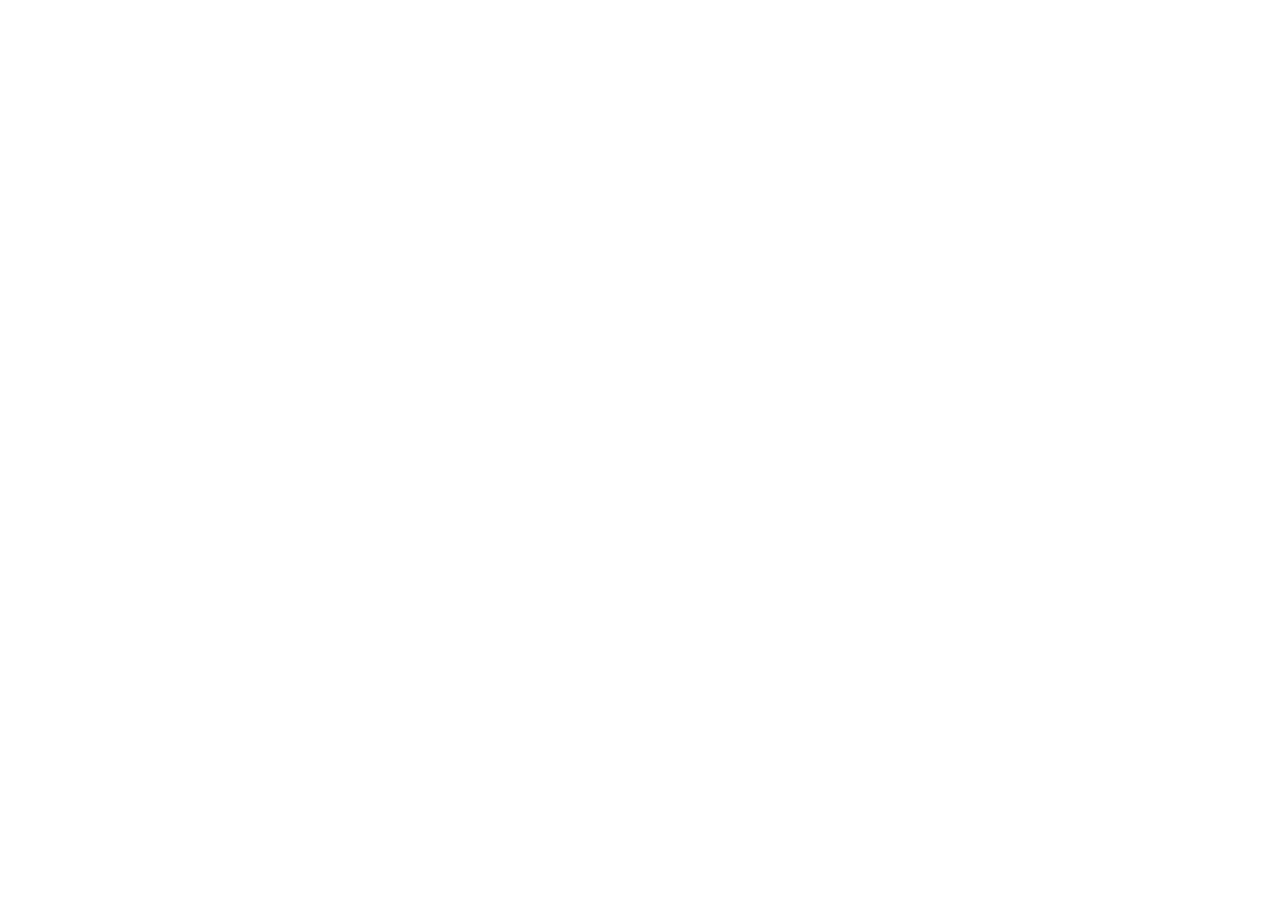
==== construction/index.html @ 2debebae "updated the schema editor with web component" ====
<!DOCTYPE html>
<html lang="en">
<head>
  <base href="/tools/schema-editor/">
  <meta charset="UTF-8">
  <meta name="viewport" content="width=device-width, initial-scale=1.0, user-scalable=no">
  <link rel="icon" type="image/png" href="/assets/images/Ginexys_Logo.png">
  <title>Construction &amp; Layout Editor — Free Browser-Based Architectural Drawing Tool | GINEXYS</title>
  <meta name="description" content="Design room layouts, HVAC maps, and architectural floor plans in your browser. Architectural symbols, precise coordinate system, metric and imperial measurement support. No AutoCAD, no install.">
  <meta name="keywords" content="floor plan editor online, architectural layout tool, HVAC map maker, room layout designer, construction diagram free, metric imperial floor plan, GINEXYS schema editor">
  <meta name="author" content="GINEXYS">
  <meta name="robots" content="index, follow">
  <link rel="canonical" href="https://ginexys.com/tools/schema-editor/construction/">
  <meta property="og:type" content="website">
  <meta property="og:site_name" content="GINEXYS">
  <meta property="og:title" content="Construction &amp; Layout Editor — Free Architectural Drawing Tool | GINEXYS">
  <meta property="og:description" content="Design floor plans, HVAC maps, and architectural layouts in your browser. Metric and imperial support. No AutoCAD, no install.">
  <meta property="og:url" content="https://ginexys.com/tools/schema-editor/construction/">
  <meta property="og:image" content="https://ginexys.com/assets/images/og-image.png">
  <meta name="twitter:card" content="summary_large_image">
  <meta name="twitter:title" content="Construction &amp; Layout Editor — Free Architectural Drawing Tool | GINEXYS">
  <meta name="twitter:description" content="Floor plans, HVAC maps, and room layouts in your browser. Metric and imperial. No install.">
  <meta name="twitter:image" content="https://ginexys.com/assets/images/og-image.png">
  <meta name="twitter:site" content="@ginexys">
  <script type="application/ld+json">
  {
    "@context": "https://schema.org",
    "@type": "BreadcrumbList",
    "itemListElement": [
      {"@type": "ListItem", "position": 1, "name": "Home", "item": "https://ginexys.com/"},
      {"@type": "ListItem", "position": 2, "name": "Schema Editor", "item": "https://ginexys.com/tools/schema-editor/general/"},
      {"@type": "ListItem", "position": 3, "name": "Construction", "item": "https://ginexys.com/tools/schema-editor/construction/"}
    ]
  }
  </script>
  <script type="module" src="/assets/components/gx-schema-shell.js"></script>
</head>
<body>
  <gx-schema-shell active-mode="construction"></gx-schema-shell>
</body>
</html>
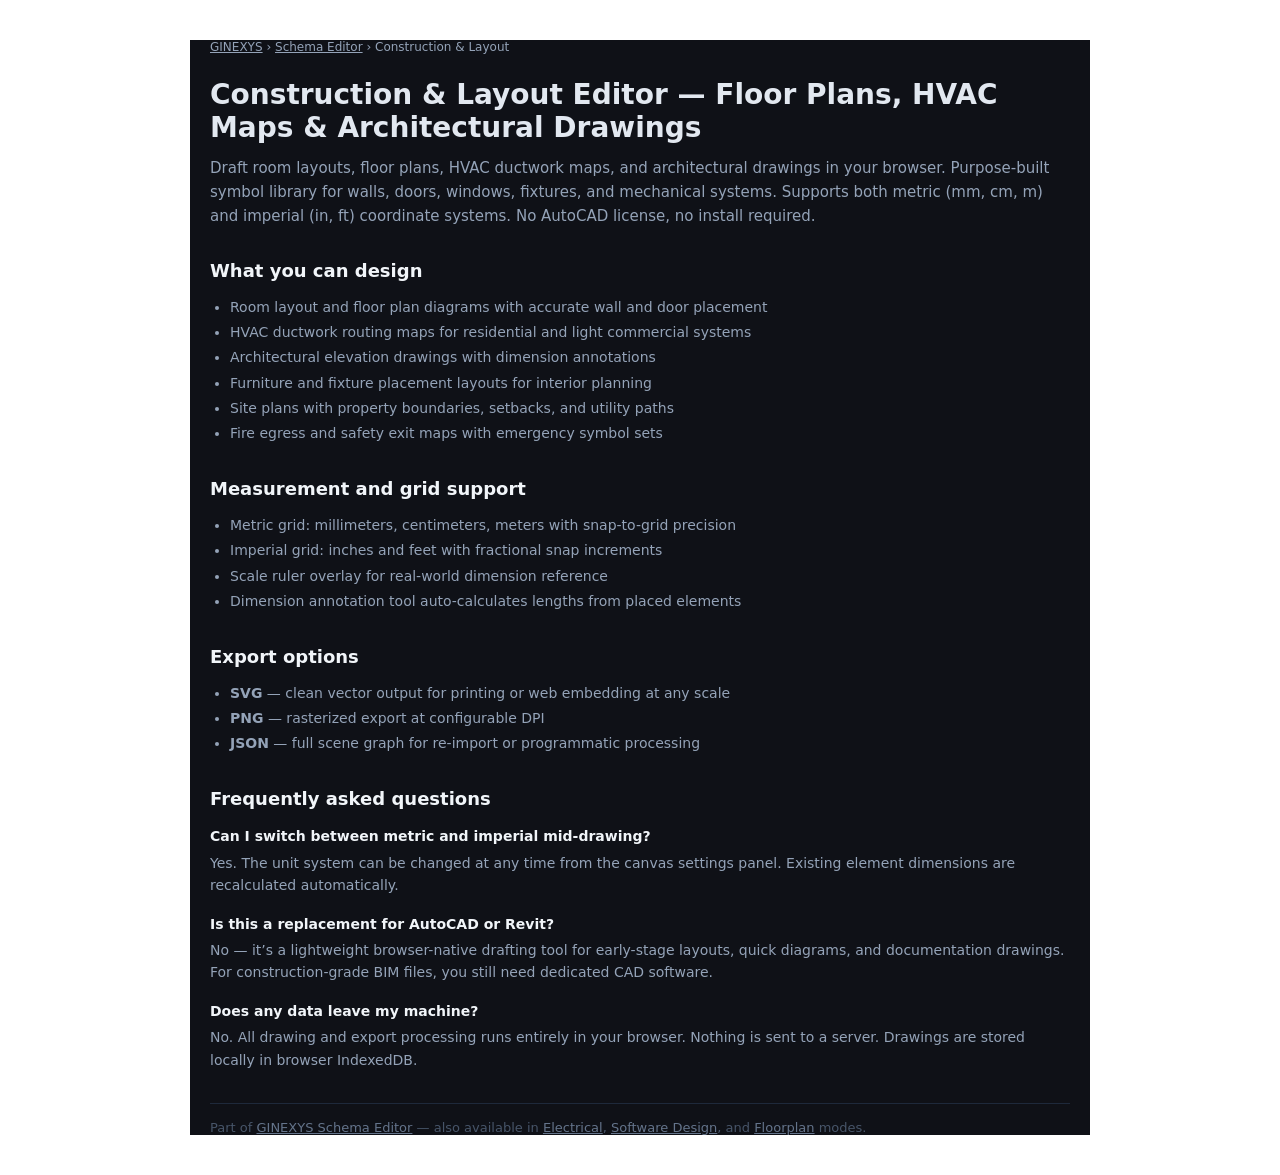
==== commit 36c27b38: "updated SEO stale" ====
--- a/construction/index.html
+++ b/construction/index.html
@@ -36,6 +36,63 @@
   <script type="module" src="/assets/components/gx-schema-shell.js"></script>
 </head>
 <body>
+  <!-- Static SEO content — replaced by <gx-schema-shell> once JS loads -->
+  <div id="gx-seo-prerender" style="font-family:system-ui,sans-serif;max-width:860px;margin:40px auto;padding:0 20px;color:#e2e8f0;background:#0f1117;">
+    <nav style="font-size:12px;color:#94a3b8;margin-bottom:24px;">
+      <a href="/" style="color:#94a3b8;">GINEXYS</a> &rsaquo;
+      <a href="/tools/schema-editor/general/" style="color:#94a3b8;">Schema Editor</a> &rsaquo;
+      Construction &amp; Layout
+    </nav>
+    <h1 style="font-size:28px;font-weight:700;margin:0 0 12px;">Construction &amp; Layout Editor — Floor Plans, HVAC Maps &amp; Architectural Drawings</h1>
+    <p style="color:#94a3b8;font-size:15px;line-height:1.6;margin:0 0 32px;">
+      Draft room layouts, floor plans, HVAC ductwork maps, and architectural drawings in your browser.
+      Purpose-built symbol library for walls, doors, windows, fixtures, and mechanical systems.
+      Supports both metric (mm, cm, m) and imperial (in, ft) coordinate systems.
+      No AutoCAD license, no install required.
+    </p>
+
+    <h2 style="font-size:18px;font-weight:600;margin:0 0 14px;color:#f1f5f9;">What you can design</h2>
+    <ul style="color:#94a3b8;font-size:14px;line-height:1.8;padding-left:20px;margin:0 0 32px;">
+      <li>Room layout and floor plan diagrams with accurate wall and door placement</li>
+      <li>HVAC ductwork routing maps for residential and light commercial systems</li>
+      <li>Architectural elevation drawings with dimension annotations</li>
+      <li>Furniture and fixture placement layouts for interior planning</li>
+      <li>Site plans with property boundaries, setbacks, and utility paths</li>
+      <li>Fire egress and safety exit maps with emergency symbol sets</li>
+    </ul>
+
+    <h2 style="font-size:18px;font-weight:600;margin:0 0 14px;color:#f1f5f9;">Measurement and grid support</h2>
+    <ul style="color:#94a3b8;font-size:14px;line-height:1.8;padding-left:20px;margin:0 0 32px;">
+      <li>Metric grid: millimeters, centimeters, meters with snap-to-grid precision</li>
+      <li>Imperial grid: inches and feet with fractional snap increments</li>
+      <li>Scale ruler overlay for real-world dimension reference</li>
+      <li>Dimension annotation tool auto-calculates lengths from placed elements</li>
+    </ul>
+
+    <h2 style="font-size:18px;font-weight:600;margin:0 0 14px;color:#f1f5f9;">Export options</h2>
+    <ul style="color:#94a3b8;font-size:14px;line-height:1.8;padding-left:20px;margin:0 0 32px;">
+      <li><strong>SVG</strong> — clean vector output for printing or web embedding at any scale</li>
+      <li><strong>PNG</strong> — rasterized export at configurable DPI</li>
+      <li><strong>JSON</strong> — full scene graph for re-import or programmatic processing</li>
+    </ul>
+
+    <h2 style="font-size:18px;font-weight:600;margin:0 0 14px;color:#f1f5f9;">Frequently asked questions</h2>
+    <dl style="color:#94a3b8;font-size:14px;line-height:1.6;margin:0 0 32px;">
+      <dt style="color:#f1f5f9;font-weight:600;margin-top:16px;">Can I switch between metric and imperial mid-drawing?</dt>
+      <dd style="margin:4px 0 0 0;">Yes. The unit system can be changed at any time from the canvas settings panel. Existing element dimensions are recalculated automatically.</dd>
+      <dt style="color:#f1f5f9;font-weight:600;margin-top:16px;">Is this a replacement for AutoCAD or Revit?</dt>
+      <dd style="margin:4px 0 0 0;">No — it&#x2019;s a lightweight browser-native drafting tool for early-stage layouts, quick diagrams, and documentation drawings. For construction-grade BIM files, you still need dedicated CAD software.</dd>
+      <dt style="color:#f1f5f9;font-weight:600;margin-top:16px;">Does any data leave my machine?</dt>
+      <dd style="margin:4px 0 0 0;">No. All drawing and export processing runs entirely in your browser. Nothing is sent to a server. Drawings are stored locally in browser IndexedDB.</dd>
+    </dl>
+
+    <p style="font-size:13px;color:#475569;border-top:1px solid #1e293b;padding-top:16px;margin-top:8px;">
+      Part of <a href="/tools/schema-editor/general/" style="color:#64748b;">GINEXYS Schema Editor</a> &mdash;
+      also available in <a href="/tools/schema-editor/electrical/" style="color:#64748b;">Electrical</a>,
+      <a href="/tools/schema-editor/software/" style="color:#64748b;">Software Design</a>, and
+      <a href="/tools/schema-editor/floorplan/" style="color:#64748b;">Floorplan</a> modes.
+    </p>
+  </div>
   <gx-schema-shell active-mode="construction"></gx-schema-shell>
 </body>
 </html>
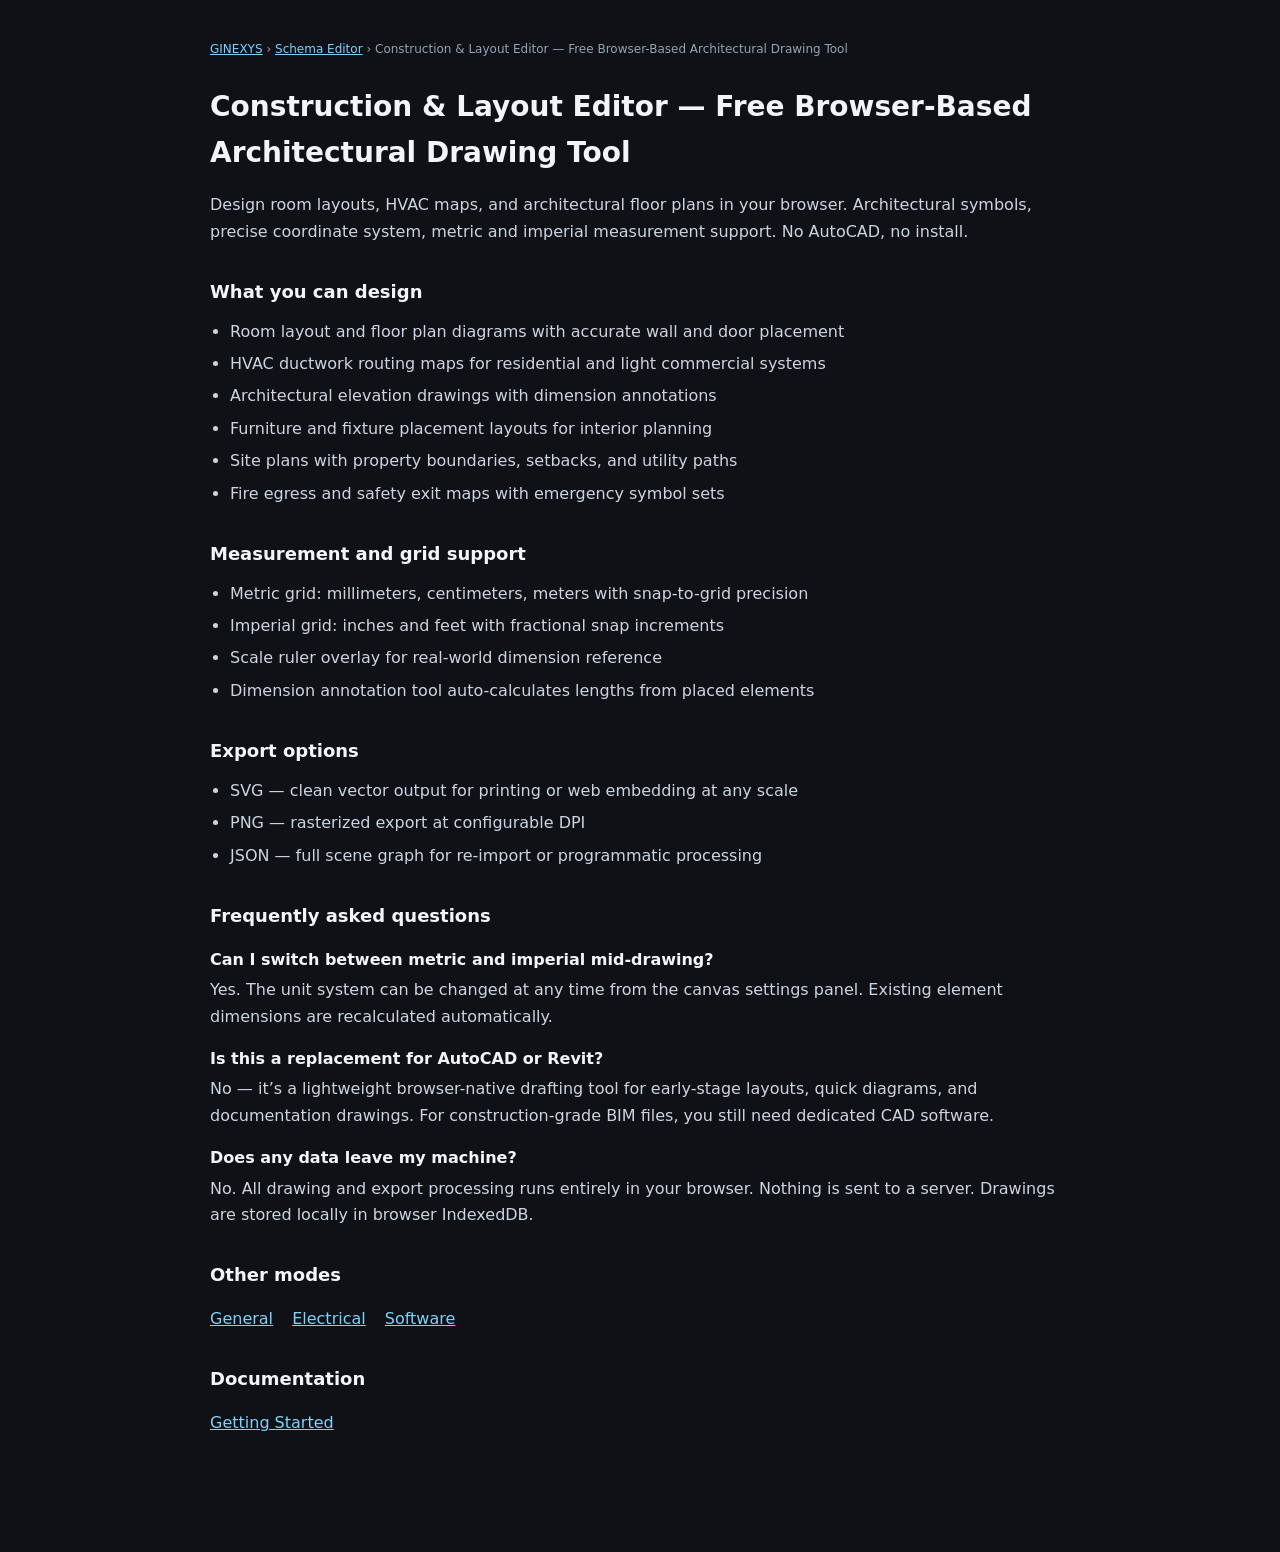
==== commit 6ae46a8c: "Refactor index.html for web components; update meta tags, restructure content, and enhance styling f" ====
--- a/construction/index.html
+++ b/construction/index.html
@@ -1,98 +1,142 @@
-<!DOCTYPE html>
+<!doctype html>
 <html lang="en">
-<head>
-  <base href="/tools/schema-editor/">
-  <meta charset="UTF-8">
-  <meta name="viewport" content="width=device-width, initial-scale=1.0, user-scalable=no">
-  <link rel="icon" type="image/png" href="/assets/images/Ginexys_Logo.png">
-  <title>Construction &amp; Layout Editor — Free Browser-Based Architectural Drawing Tool | GINEXYS</title>
-  <meta name="description" content="Design room layouts, HVAC maps, and architectural floor plans in your browser. Architectural symbols, precise coordinate system, metric and imperial measurement support. No AutoCAD, no install.">
-  <meta name="keywords" content="floor plan editor online, architectural layout tool, HVAC map maker, room layout designer, construction diagram free, metric imperial floor plan, GINEXYS schema editor">
-  <meta name="author" content="GINEXYS">
-  <meta name="robots" content="index, follow">
-  <link rel="canonical" href="https://ginexys.com/tools/schema-editor/construction/">
-  <meta property="og:type" content="website">
-  <meta property="og:site_name" content="GINEXYS">
-  <meta property="og:title" content="Construction &amp; Layout Editor — Free Architectural Drawing Tool | GINEXYS">
-  <meta property="og:description" content="Design floor plans, HVAC maps, and architectural layouts in your browser. Metric and imperial support. No AutoCAD, no install.">
-  <meta property="og:url" content="https://ginexys.com/tools/schema-editor/construction/">
-  <meta property="og:image" content="https://ginexys.com/assets/images/og-image.png">
-  <meta name="twitter:card" content="summary_large_image">
-  <meta name="twitter:title" content="Construction &amp; Layout Editor — Free Architectural Drawing Tool | GINEXYS">
-  <meta name="twitter:description" content="Floor plans, HVAC maps, and room layouts in your browser. Metric and imperial. No install.">
-  <meta name="twitter:image" content="https://ginexys.com/assets/images/og-image.png">
-  <meta name="twitter:site" content="@ginexys">
-  <script type="application/ld+json">
-  {
-    "@context": "https://schema.org",
-    "@type": "BreadcrumbList",
-    "itemListElement": [
-      {"@type": "ListItem", "position": 1, "name": "Home", "item": "https://ginexys.com/"},
-      {"@type": "ListItem", "position": 2, "name": "Schema Editor", "item": "https://ginexys.com/tools/schema-editor/general/"},
-      {"@type": "ListItem", "position": 3, "name": "Construction", "item": "https://ginexys.com/tools/schema-editor/construction/"}
-    ]
-  }
-  </script>
-  <script type="module" src="/assets/components/gx-schema-shell.js"></script>
-</head>
-<body>
-  <!-- Static SEO content — replaced by <gx-schema-shell> once JS loads -->
-  <div id="gx-seo-prerender" style="font-family:system-ui,sans-serif;max-width:860px;margin:40px auto;padding:0 20px;color:#e2e8f0;background:#0f1117;">
-    <nav style="font-size:12px;color:#94a3b8;margin-bottom:24px;">
-      <a href="/" style="color:#94a3b8;">GINEXYS</a> &rsaquo;
-      <a href="/tools/schema-editor/general/" style="color:#94a3b8;">Schema Editor</a> &rsaquo;
-      Construction &amp; Layout
-    </nav>
-    <h1 style="font-size:28px;font-weight:700;margin:0 0 12px;">Construction &amp; Layout Editor — Floor Plans, HVAC Maps &amp; Architectural Drawings</h1>
-    <p style="color:#94a3b8;font-size:15px;line-height:1.6;margin:0 0 32px;">
-      Draft room layouts, floor plans, HVAC ductwork maps, and architectural drawings in your browser.
-      Purpose-built symbol library for walls, doors, windows, fixtures, and mechanical systems.
-      Supports both metric (mm, cm, m) and imperial (in, ft) coordinate systems.
-      No AutoCAD license, no install required.
-    </p>
+  <head>
+    <!-- GENERATED by scripts/generate-tool-pages.js from scripts/tool-pages.json.
+         Edits here are overwritten on the next build. The application markup
+         lives in /tools/schema-editor/index.html and nowhere else. -->
+    <base href="/tools/schema-editor/">
+    <meta charset="utf-8">
+    <meta name="viewport" content="width=device-width, initial-scale=1">
+    <link rel="icon" type="image/png" href="/assets/images/Ginexys_Logo.png">
+    <script src="/assets/js/posthog-init.js"></script>
 
-    <h2 style="font-size:18px;font-weight:600;margin:0 0 14px;color:#f1f5f9;">What you can design</h2>
-    <ul style="color:#94a3b8;font-size:14px;line-height:1.8;padding-left:20px;margin:0 0 32px;">
-      <li>Room layout and floor plan diagrams with accurate wall and door placement</li>
-      <li>HVAC ductwork routing maps for residential and light commercial systems</li>
-      <li>Architectural elevation drawings with dimension annotations</li>
-      <li>Furniture and fixture placement layouts for interior planning</li>
-      <li>Site plans with property boundaries, setbacks, and utility paths</li>
-      <li>Fire egress and safety exit maps with emergency symbol sets</li>
-    </ul>
+    <title>Construction &amp; Layout Editor — Free Browser-Based Architectural Drawing Tool | GINEXYS</title>
+    <meta name="description" content="Design room layouts, HVAC maps, and architectural floor plans in your browser. Architectural symbols, precise coordinate system, metric and imperial measurement support. No AutoCAD, no install.">
+    <meta name="keywords" content="floor plan editor online, architectural layout tool, HVAC map maker, room layout designer, construction diagram free, metric imperial floor plan, GINEXYS schema editor">
+    <meta name="author" content="GINEXYS">
+    <meta name="robots" content="index, follow">
+    <link rel="canonical" href="https://ginexys.com/tools/schema-editor/construction/">
 
-    <h2 style="font-size:18px;font-weight:600;margin:0 0 14px;color:#f1f5f9;">Measurement and grid support</h2>
-    <ul style="color:#94a3b8;font-size:14px;line-height:1.8;padding-left:20px;margin:0 0 32px;">
-      <li>Metric grid: millimeters, centimeters, meters with snap-to-grid precision</li>
-      <li>Imperial grid: inches and feet with fractional snap increments</li>
-      <li>Scale ruler overlay for real-world dimension reference</li>
-      <li>Dimension annotation tool auto-calculates lengths from placed elements</li>
-    </ul>
+    <meta property="og:type" content="website">
+    <meta property="og:site_name" content="GINEXYS">
+    <meta property="og:title" content="Construction &amp; Layout Editor — Free Architectural Drawing Tool | GINEXYS">
+    <meta property="og:description" content="Design floor plans, HVAC maps, and architectural layouts in your browser. Metric and imperial support. No AutoCAD, no install.">
+    <meta property="og:url" content="https://ginexys.com/tools/schema-editor/construction/">
+    <meta property="og:image" content="https://ginexys.com/assets/images/og-image.png">
 
-    <h2 style="font-size:18px;font-weight:600;margin:0 0 14px;color:#f1f5f9;">Export options</h2>
-    <ul style="color:#94a3b8;font-size:14px;line-height:1.8;padding-left:20px;margin:0 0 32px;">
-      <li><strong>SVG</strong> — clean vector output for printing or web embedding at any scale</li>
-      <li><strong>PNG</strong> — rasterized export at configurable DPI</li>
-      <li><strong>JSON</strong> — full scene graph for re-import or programmatic processing</li>
-    </ul>
+    <meta name="twitter:card" content="summary_large_image">
+    <meta name="twitter:title" content="Construction &amp; Layout Editor — Free Architectural Drawing Tool | GINEXYS">
+    <meta name="twitter:description" content="Floor plans, HVAC maps, and room layouts in your browser. Metric and imperial. No install.">
+    <meta name="twitter:image" content="https://ginexys.com/assets/images/og-image.png">
+    <meta name="twitter:site" content="@GINEXYS">
 
-    <h2 style="font-size:18px;font-weight:600;margin:0 0 14px;color:#f1f5f9;">Frequently asked questions</h2>
-    <dl style="color:#94a3b8;font-size:14px;line-height:1.6;margin:0 0 32px;">
-      <dt style="color:#f1f5f9;font-weight:600;margin-top:16px;">Can I switch between metric and imperial mid-drawing?</dt>
-      <dd style="margin:4px 0 0 0;">Yes. The unit system can be changed at any time from the canvas settings panel. Existing element dimensions are recalculated automatically.</dd>
-      <dt style="color:#f1f5f9;font-weight:600;margin-top:16px;">Is this a replacement for AutoCAD or Revit?</dt>
-      <dd style="margin:4px 0 0 0;">No — it&#x2019;s a lightweight browser-native drafting tool for early-stage layouts, quick diagrams, and documentation drawings. For construction-grade BIM files, you still need dedicated CAD software.</dd>
-      <dt style="color:#f1f5f9;font-weight:600;margin-top:16px;">Does any data leave my machine?</dt>
-      <dd style="margin:4px 0 0 0;">No. All drawing and export processing runs entirely in your browser. Nothing is sent to a server. Drawings are stored locally in browser IndexedDB.</dd>
-    </dl>
+    <script type="application/ld+json">
+    {
+      "@context": "https://schema.org",
+      "@type": "BreadcrumbList",
+      "itemListElement": [
+        {
+          "@type": "ListItem",
+          "position": 1,
+          "name": "Home",
+          "item": "https://ginexys.com/"
+        },
+        {
+          "@type": "ListItem",
+          "position": 2,
+          "name": "Schema Editor",
+          "item": "https://ginexys.com/tools/schema-editor/general/"
+        },
+        {
+          "@type": "ListItem",
+          "position": 3,
+          "name": "Construction",
+          "item": "https://ginexys.com/tools/schema-editor/construction/"
+        }
+      ]
+    }
+    </script>
 
-    <p style="font-size:13px;color:#475569;border-top:1px solid #1e293b;padding-top:16px;margin-top:8px;">
-      Part of <a href="/tools/schema-editor/general/" style="color:#64748b;">GINEXYS Schema Editor</a> &mdash;
-      also available in <a href="/tools/schema-editor/electrical/" style="color:#64748b;">Electrical</a>,
-      <a href="/tools/schema-editor/software/" style="color:#64748b;">Software Design</a>, and
-      <a href="/tools/schema-editor/floorplan/" style="color:#64748b;">Floorplan</a> modes.
-    </p>
-  </div>
-  <gx-schema-shell active-mode="construction"></gx-schema-shell>
-</body>
+    <style>
+      /* The prerender is a fallback, not a design surface: it is on screen only
+         until the application page arrives, and for crawlers that never run the
+         script at all. Kept deliberately plain and self-contained. */
+      #gx-seo-prerender {
+        font-family: system-ui, -apple-system, "Segoe UI", sans-serif;
+        max-width: 860px;
+        margin: 40px auto;
+        padding: 0 20px 60px;
+        color: #cbd5e1;
+        line-height: 1.65;
+      }
+      #gx-seo-prerender nav { font-size: 12px; color: #94a3b8; margin-bottom: 24px; }
+      #gx-seo-prerender h1 { font-size: 28px; color: #f1f5f9; margin: 0 0 12px; }
+      #gx-seo-prerender h2 { font-size: 18px; color: #f1f5f9; margin: 32px 0 12px; }
+      #gx-seo-prerender ul { padding-left: 20px; margin: 0; }
+      #gx-seo-prerender li { margin-bottom: 6px; }
+      #gx-seo-prerender dt { color: #f1f5f9; font-weight: 600; margin-top: 16px; }
+      #gx-seo-prerender dd { margin: 4px 0 0; }
+      #gx-seo-prerender a { color: #7dd3fc; }
+      #gx-seo-prerender .gx-links a { margin-right: 14px; white-space: nowrap; }
+      body { background: #0f1117; margin: 0; }
+    </style>
+
+    <script type="module" src="/assets/components/gx-tool-shell.js"></script>
+  </head>
+  <body>
+    <!-- Static copy for crawlers that do not run JS. Replaced wholesale by
+         <gx-schema-shell> below once the application page loads. Edit it in
+         scripts/tool-pages.json, never here. -->
+    <div id="gx-seo-prerender">
+      <nav aria-label="Breadcrumb">
+        <a href="/">GINEXYS</a> &rsaquo;
+        <a href="/tools/schema-editor/">Schema Editor</a> &rsaquo;
+        <span>Construction &amp; Layout Editor — Free Browser-Based Architectural Drawing Tool</span>
+      </nav>
+      <h1>Construction &amp; Layout Editor — Free Browser-Based Architectural Drawing Tool</h1>
+      <p>Design room layouts, HVAC maps, and architectural floor plans in your browser. Architectural symbols, precise coordinate system, metric and imperial measurement support. No AutoCAD, no install.</p>
+      <h2>What you can design</h2>
+      <ul>
+        <li>Room layout and floor plan diagrams with accurate wall and door placement</li>
+        <li>HVAC ductwork routing maps for residential and light commercial systems</li>
+        <li>Architectural elevation drawings with dimension annotations</li>
+        <li>Furniture and fixture placement layouts for interior planning</li>
+        <li>Site plans with property boundaries, setbacks, and utility paths</li>
+        <li>Fire egress and safety exit maps with emergency symbol sets</li>
+      </ul>
+      <h2>Measurement and grid support</h2>
+      <ul>
+        <li>Metric grid: millimeters, centimeters, meters with snap-to-grid precision</li>
+        <li>Imperial grid: inches and feet with fractional snap increments</li>
+        <li>Scale ruler overlay for real-world dimension reference</li>
+        <li>Dimension annotation tool auto-calculates lengths from placed elements</li>
+      </ul>
+      <h2>Export options</h2>
+      <ul>
+        <li>SVG — clean vector output for printing or web embedding at any scale</li>
+        <li>PNG — rasterized export at configurable DPI</li>
+        <li>JSON — full scene graph for re-import or programmatic processing</li>
+      </ul>
+      <h2>Frequently asked questions</h2>
+      <dl>
+        <dt>Can I switch between metric and imperial mid-drawing?</dt>
+        <dd>Yes. The unit system can be changed at any time from the canvas settings panel. Existing element dimensions are recalculated automatically.</dd>
+        <dt>Is this a replacement for AutoCAD or Revit?</dt>
+        <dd>No — it’s a lightweight browser-native drafting tool for early-stage layouts, quick diagrams, and documentation drawings. For construction-grade BIM files, you still need dedicated CAD software.</dd>
+        <dt>Does any data leave my machine?</dt>
+        <dd>No. All drawing and export processing runs entirely in your browser. Nothing is sent to a server. Drawings are stored locally in browser IndexedDB.</dd>
+      </dl>
+      <h2>Other modes</h2>
+      <p class="gx-links">
+        <a href="/tools/schema-editor/general/">General</a>
+        <a href="/tools/schema-editor/electrical/">Electrical</a>
+        <a href="/tools/schema-editor/software/">Software</a>
+      </p>
+      <h2>Documentation</h2>
+      <p class="gx-links">
+        <a href="/tools/schema-editor/docs/getting-started.html">Getting Started</a>
+      </p>
+    </div>
+    <gx-schema-shell active-mode="construction"></gx-schema-shell>
+  </body>
 </html>
